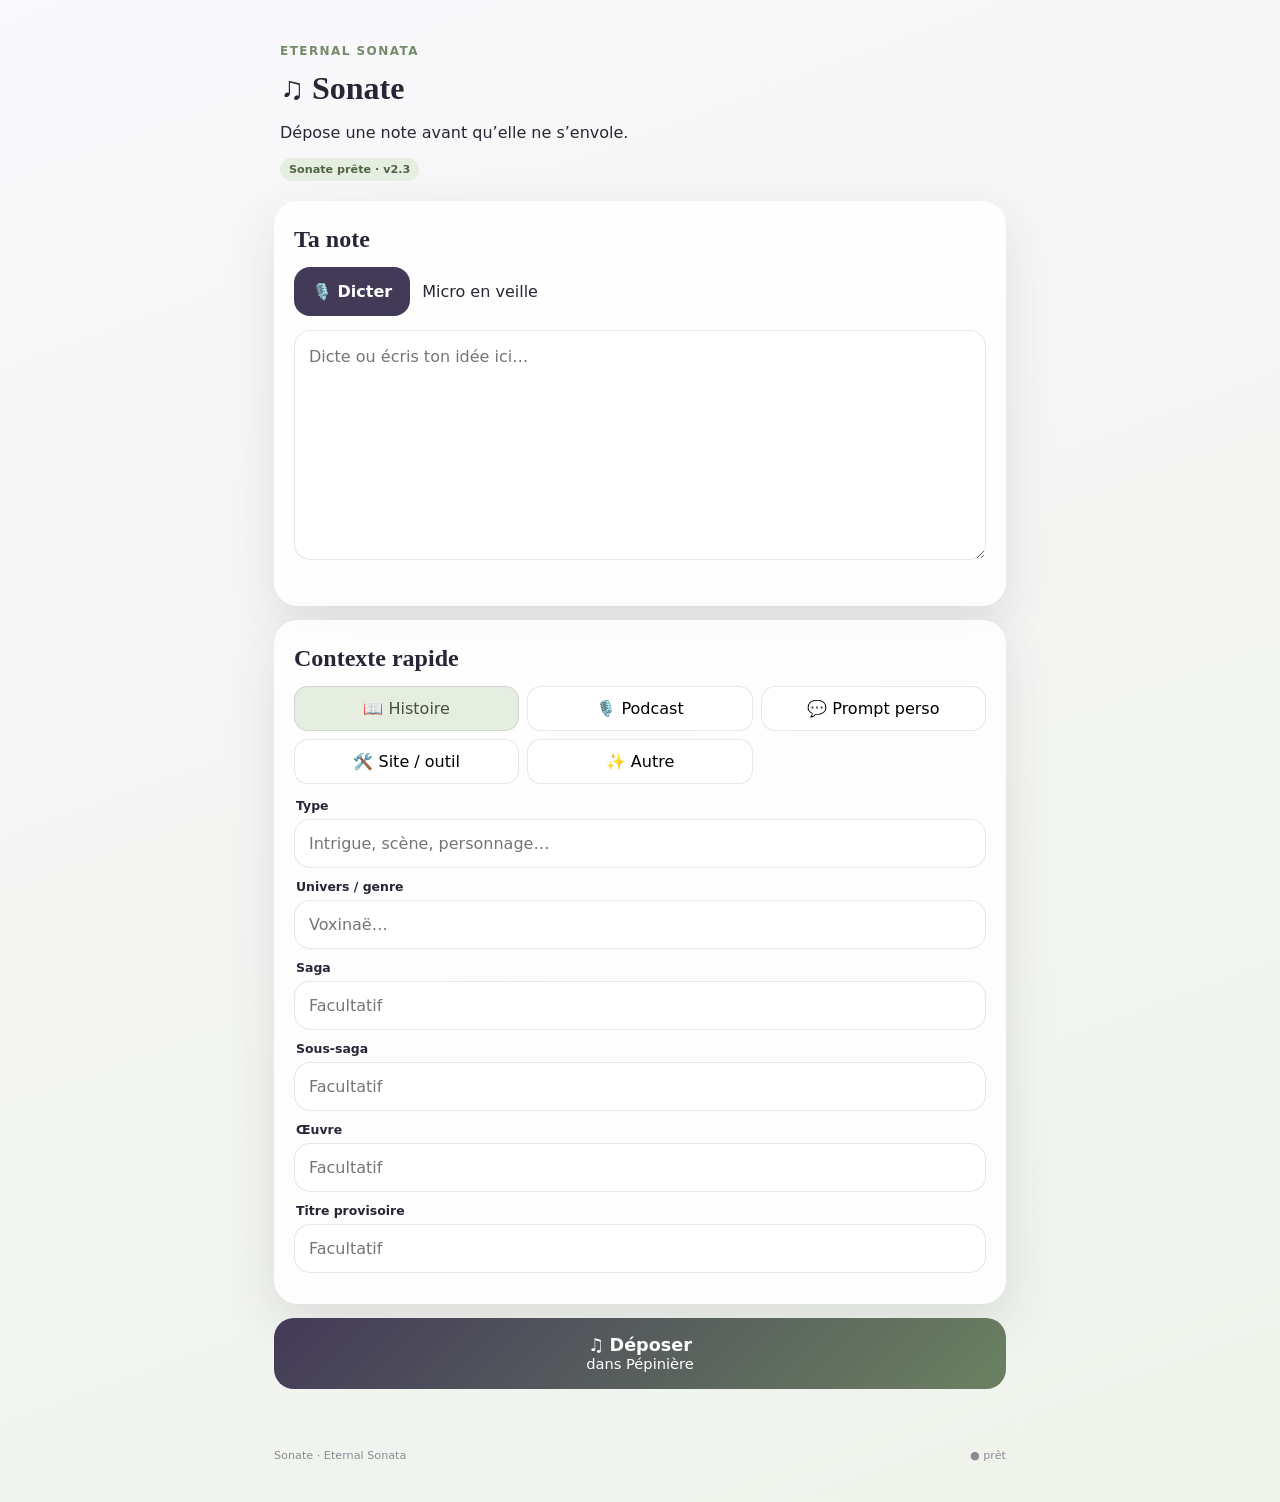
==== index.html @ b3d1873f "commit" ====
<!doctype html><html lang="fr"><head><meta charset="utf-8"><meta name="viewport" content="width=device-width,initial-scale=1,viewport-fit=cover"><meta name="theme-color" content="#433a58"><link rel="manifest" href="manifest.webmanifest"><link rel="stylesheet" href="styles.css"><title>Sonate</title></head><body>
<main class="shell"><header><p class="eyebrow">Eternal Sonata</p><h1>♫ Sonate</h1><p>Dépose une note avant qu’elle ne s’envole.</p><span id="runtime">Chargement…</span></header>
<section class="card"><h2>Ta note</h2><div class="microw"><button id="mic">🎙️ <span id="mictext">Dicter</span></button><span id="micstatus">Micro en veille</span></div><textarea id="note" placeholder="Dicte ou écris ton idée ici…"></textarea><div id="interim"></div></section>
<section class="card"><h2>Contexte rapide</h2><div class="cats"><button class="cat active" data-cat="Histoire">📖 Histoire</button><button class="cat" data-cat="Podcast">🎙️ Podcast</button><button class="cat" data-cat="Prompt personnage">💬 Prompt perso</button><button class="cat" data-cat="Site / outil">🛠️ Site / outil</button><button class="cat" data-cat="Autre">✨ Autre</button></div><div id="fields"></div></section>
<button id="deposit" class="deposit">♫ <b>Déposer</b><small>dans Pépinière</small></button><div id="pending" class="pending hidden"></div><button id="retry" class="retry hidden">Réessayer le dépôt</button><p id="status"></p><footer>Sonate · Eternal Sonata <span>● prêt</span></footer></main>
<script src="config.js?v=2.3"></script><script src="app.js?v=2.3"></script></body></html>
---- styles.css ----
:root{--n:#433a58;--s:#748b69;--i:#292536}*{box-sizing:border-box}body{margin:0;background:linear-gradient(160deg,#faf8fb,#eef3eb);color:var(--i);font-family:system-ui,sans-serif}.shell{max-width:760px;margin:auto;padding:22px 14px 40px}header{padding:10px 6px 20px}h1,h2{font-family:Georgia,serif;margin:.2em 0}.eyebrow{color:var(--s);font-weight:800;font-size:.75rem;text-transform:uppercase;letter-spacing:.12em}#runtime{display:inline-block;padding:5px 9px;border-radius:99px;background:#e6eee1;color:#4d6544;font-size:.7rem;font-weight:800}.card{background:#ffffffdc;border-radius:24px;padding:20px;margin-bottom:14px;box-shadow:0 18px 50px #362e441f}.microw{display:flex;gap:12px;align-items:center;margin:14px 0}button{font:inherit;cursor:pointer}#mic{border:0;border-radius:16px;background:var(--n);color:white;padding:15px 18px;font-weight:800}#mic.listening{background:#8a5963}textarea,input,select{width:100%;border:1px solid #433a5820;border-radius:16px;padding:14px;background:white;font:inherit}textarea{min-height:230px;line-height:1.5}#interim{min-height:22px;color:#9b8491;font-style:italic}.cats{display:grid;grid-template-columns:repeat(3,1fr);gap:8px;margin:14px 0}.cat{border:1px solid #433a5820;border-radius:14px;padding:12px 6px;background:white}.cat.active{background:#e6eee1;color:#43513f}.field{margin:11px 0}.field label{display:block;font-size:.78rem;font-weight:800;margin:0 0 6px 2px}.deposit{width:100%;border:0;border-radius:20px;padding:17px;color:white;background:linear-gradient(135deg,#433a58,#6b8161);font-size:1.1rem}.deposit small{display:block;font-weight:400}.pending{margin-top:12px;padding:14px;border-radius:16px;background:#fbf4ea}.retry{margin:10px auto;display:block;border:0;background:none;color:var(--s);font-weight:800}.hidden{display:none!important}#status{text-align:center;color:#746f80;font-size:.8rem;min-height:20px}footer{display:flex;justify-content:space-between;color:#8f8995;font-size:.7rem;margin-top:28px}@media(max-width:500px){.cats{grid-template-columns:repeat(2,1fr)}}
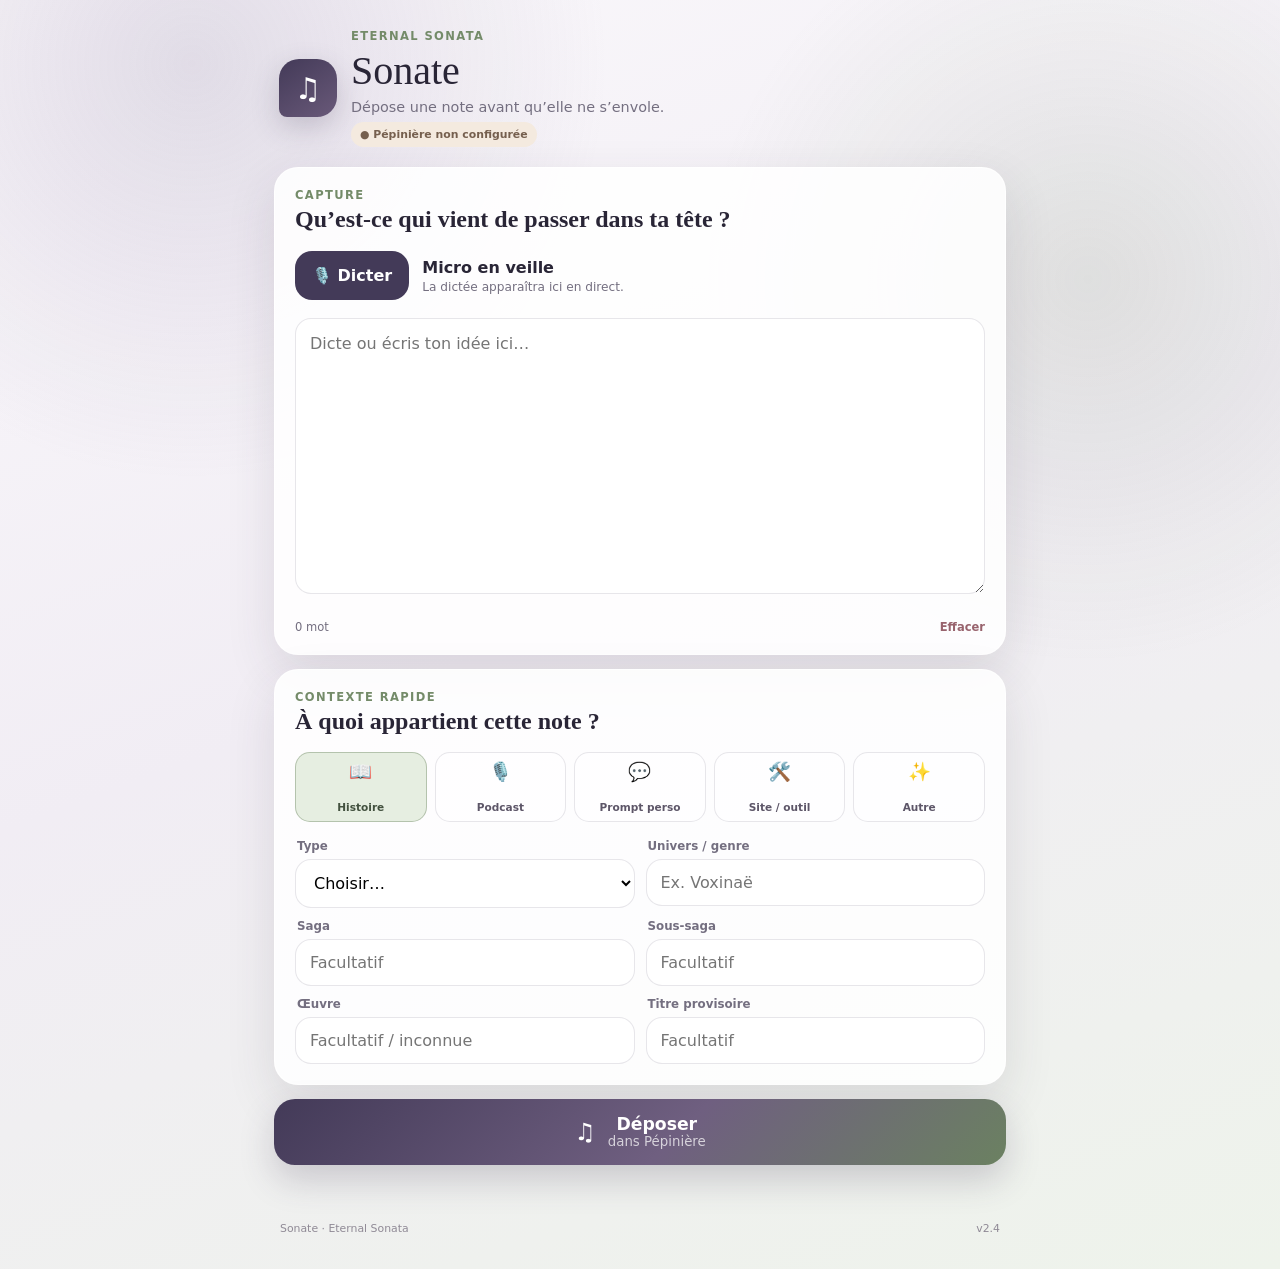
==== commit 1d769e8b: "new" ====
--- a/index.html
+++ b/index.html
@@ -1,6 +1,83 @@
-<!doctype html><html lang="fr"><head><meta charset="utf-8"><meta name="viewport" content="width=device-width,initial-scale=1,viewport-fit=cover"><meta name="theme-color" content="#433a58"><link rel="manifest" href="manifest.webmanifest"><link rel="stylesheet" href="styles.css"><title>Sonate</title></head><body>
-<main class="shell"><header><p class="eyebrow">Eternal Sonata</p><h1>♫ Sonate</h1><p>Dépose une note avant qu’elle ne s’envole.</p><span id="runtime">Chargement…</span></header>
-<section class="card"><h2>Ta note</h2><div class="microw"><button id="mic">🎙️ <span id="mictext">Dicter</span></button><span id="micstatus">Micro en veille</span></div><textarea id="note" placeholder="Dicte ou écris ton idée ici…"></textarea><div id="interim"></div></section>
-<section class="card"><h2>Contexte rapide</h2><div class="cats"><button class="cat active" data-cat="Histoire">📖 Histoire</button><button class="cat" data-cat="Podcast">🎙️ Podcast</button><button class="cat" data-cat="Prompt personnage">💬 Prompt perso</button><button class="cat" data-cat="Site / outil">🛠️ Site / outil</button><button class="cat" data-cat="Autre">✨ Autre</button></div><div id="fields"></div></section>
-<button id="deposit" class="deposit">♫ <b>Déposer</b><small>dans Pépinière</small></button><div id="pending" class="pending hidden"></div><button id="retry" class="retry hidden">Réessayer le dépôt</button><p id="status"></p><footer>Sonate · Eternal Sonata <span>● prêt</span></footer></main>
-<script src="config.js?v=2.3"></script><script src="app.js?v=2.3"></script></body></html>+<!doctype html>
+<html lang="fr">
+<head>
+  <meta charset="utf-8">
+  <meta name="viewport" content="width=device-width,initial-scale=1,viewport-fit=cover">
+  <meta name="theme-color" content="#433a58">
+  <link rel="manifest" href="manifest.webmanifest">
+  <link rel="stylesheet" href="styles.css">
+  <title>Sonate</title>
+</head>
+<body>
+<main class="shell">
+  <header class="brand">
+    <div class="mark">♫</div>
+    <div>
+      <p class="eyebrow">Eternal Sonata</p>
+      <h1>Sonate</h1>
+      <p class="tagline">Dépose une note avant qu’elle ne s’envole.</p>
+      <button id="connectionBadge" class="connection-badge unconfigured" type="button">● Pépinière non configurée</button>
+    </div>
+  </header>
+
+  <section class="card">
+    <div class="section-title">
+      <div><p class="eyebrow">Capture</p><h2>Qu’est-ce qui vient de passer dans ta tête ?</h2></div>
+      <span id="draftBadge" class="mini-badge hidden">Brouillon restauré</span>
+    </div>
+
+    <div class="mic-row">
+      <button id="micBtn" class="mic-btn" type="button">🎙️ <span id="micLabel">Dicter</span></button>
+      <div><strong id="micStatus">Micro en veille</strong><small id="micHelp">La dictée apparaîtra ici en direct.</small></div>
+    </div>
+
+    <textarea id="note" rows="10" placeholder="Dicte ou écris ton idée ici…"></textarea>
+    <div id="interim" class="interim"></div>
+    <div class="under-note"><span id="stats">0 mot</span><button id="clearBtn" class="link danger" type="button">Effacer</button></div>
+  </section>
+
+  <section class="card">
+    <p class="eyebrow">Contexte rapide</p>
+    <h2>À quoi appartient cette note ?</h2>
+
+    <div class="categories">
+      <button class="category active" data-cat="Histoire" type="button">📖<span>Histoire</span></button>
+      <button class="category" data-cat="Podcast" type="button">🎙️<span>Podcast</span></button>
+      <button class="category" data-cat="Prompt personnage" type="button">💬<span>Prompt perso</span></button>
+      <button class="category" data-cat="Site / outil" type="button">🛠️<span>Site / outil</span></button>
+      <button class="category" data-cat="Autre" type="button">✨<span>Autre</span></button>
+    </div>
+    <div id="fields" class="fields"></div>
+  </section>
+
+  <button id="depositBtn" class="deposit" type="button"><span>♫</span><span><b>Déposer</b><small>dans Pépinière</small></span></button>
+
+  <div id="pendingBox" class="pending hidden">
+    <b>Une note attend encore sa confirmation.</b>
+    <span id="pendingInfo"></span>
+    <button id="retryBtn" class="link" type="button">Réessayer le dépôt</button>
+  </div>
+
+  <p id="status" class="status"></p>
+
+  <footer><span>Sonate · Eternal Sonata</span><span id="runtime">v2.4</span></footer>
+</main>
+
+<dialog id="settingsDialog">
+  <form method="dialog" class="dialog-card" id="settingsForm">
+    <p class="eyebrow">Connexion</p>
+    <h2>Relier Sonate à Pépinière</h2>
+    <p class="dialog-copy">Colle ici l’URL <b>/exec</b> de ton application Web Apps Script. Sonate la conservera sur ce téléphone, même après une mise à jour du site.</p>
+    <label for="endpointInput">URL Apps Script</label>
+    <input id="endpointInput" type="url" placeholder="https://script.google.com/macros/s/.../exec">
+    <div class="dialog-actions">
+      <button value="cancel" class="secondary" type="button" id="closeSettings">Annuler</button>
+      <button class="primary" type="button" id="saveEndpoint">Enregistrer & tester</button>
+    </div>
+    <p id="settingsStatus" class="status"></p>
+  </form>
+</dialog>
+
+<script src="config.js?v=2.4"></script>
+<script src="app.js?v=2.4"></script>
+</body></html>
--- a/styles.css
+++ b/styles.css
@@ -1 +1,14 @@
-:root{--n:#433a58;--s:#748b69;--i:#292536}*{box-sizing:border-box}body{margin:0;background:linear-gradient(160deg,#faf8fb,#eef3eb);color:var(--i);font-family:system-ui,sans-serif}.shell{max-width:760px;margin:auto;padding:22px 14px 40px}header{padding:10px 6px 20px}h1,h2{font-family:Georgia,serif;margin:.2em 0}.eyebrow{color:var(--s);font-weight:800;font-size:.75rem;text-transform:uppercase;letter-spacing:.12em}#runtime{display:inline-block;padding:5px 9px;border-radius:99px;background:#e6eee1;color:#4d6544;font-size:.7rem;font-weight:800}.card{background:#ffffffdc;border-radius:24px;padding:20px;margin-bottom:14px;box-shadow:0 18px 50px #362e441f}.microw{display:flex;gap:12px;align-items:center;margin:14px 0}button{font:inherit;cursor:pointer}#mic{border:0;border-radius:16px;background:var(--n);color:white;padding:15px 18px;font-weight:800}#mic.listening{background:#8a5963}textarea,input,select{width:100%;border:1px solid #433a5820;border-radius:16px;padding:14px;background:white;font:inherit}textarea{min-height:230px;line-height:1.5}#interim{min-height:22px;color:#9b8491;font-style:italic}.cats{display:grid;grid-template-columns:repeat(3,1fr);gap:8px;margin:14px 0}.cat{border:1px solid #433a5820;border-radius:14px;padding:12px 6px;background:white}.cat.active{background:#e6eee1;color:#43513f}.field{margin:11px 0}.field label{display:block;font-size:.78rem;font-weight:800;margin:0 0 6px 2px}.deposit{width:100%;border:0;border-radius:20px;padding:17px;color:white;background:linear-gradient(135deg,#433a58,#6b8161);font-size:1.1rem}.deposit small{display:block;font-weight:400}.pending{margin-top:12px;padding:14px;border-radius:16px;background:#fbf4ea}.retry{margin:10px auto;display:block;border:0;background:none;color:var(--s);font-weight:800}.hidden{display:none!important}#status{text-align:center;color:#746f80;font-size:.8rem;min-height:20px}footer{display:flex;justify-content:space-between;color:#8f8995;font-size:.7rem;margin-top:28px}@media(max-width:500px){.cats{grid-template-columns:repeat(2,1fr)}}+:root{--ink:#292536;--muted:#746f80;--night:#433a58;--sage:#748b69;--sageSoft:#e6eee1;--paper:#ffffffdf;--line:#433a5820}
+*{box-sizing:border-box}html{background:#f3f0f5}body{margin:0;min-height:100vh;color:var(--ink);font-family:Inter,system-ui,sans-serif;background:radial-gradient(circle at 15% 5%,#8d7ea238,transparent 26rem),radial-gradient(circle at 85% 22%,#748b6929,transparent 24rem),linear-gradient(160deg,#faf8fb,#f1edf4 48%,#eef3eb)}
+button,input,select,textarea{font:inherit}.shell{width:min(760px,100%);margin:auto;padding:max(22px,env(safe-area-inset-top)) 14px max(34px,env(safe-area-inset-bottom))}
+.brand{display:flex;gap:14px;align-items:center;padding:7px 5px 20px}.mark{width:58px;height:58px;display:grid;place-items:center;border-radius:20px 20px 20px 8px;background:linear-gradient(145deg,var(--night),#695979);color:#fff;font-size:30px;box-shadow:0 10px 28px #433a5838}
+.eyebrow{margin:0 0 4px;color:var(--sage);font-size:.72rem;font-weight:800;letter-spacing:.12em;text-transform:uppercase}h1,h2{font-family:Georgia,serif;margin:0}h1{font-size:2.5rem;font-weight:500}.tagline{margin:5px 0 7px;color:var(--muted);font-size:.9rem}
+.connection-badge{border:0;border-radius:999px;padding:6px 9px;font-size:.68rem;font-weight:800;cursor:pointer}.connection-badge.connected{background:var(--sageSoft);color:#4d6544}.connection-badge.unconfigured{background:#f4eadf;color:#755f4e}.connection-badge.error{background:#f6e3e7;color:#874e59}
+.card{background:var(--paper);border:1px solid #ffffffcc;border-radius:24px;padding:20px;margin-bottom:14px;box-shadow:0 18px 50px #362e441f}.section-title{display:flex;justify-content:space-between;gap:10px}.mini-badge{padding:6px 8px;border-radius:999px;background:var(--sageSoft);color:#4d6544;font-size:.68rem;font-weight:800}.hidden{display:none!important}
+.mic-row{display:flex;align-items:center;gap:13px;margin:18px 0}.mic-row>div{display:grid;gap:3px}.mic-row small{color:var(--muted);font-size:.76rem}.mic-btn{border:0;border-radius:17px;padding:15px 17px;background:var(--night);color:#fff;font-weight:800}.mic-btn.listening{background:#8a5963}
+textarea,input,select{width:100%;border:1px solid var(--line);border-radius:16px;background:#fff;padding:13px 14px;outline:none}textarea{min-height:230px;line-height:1.55;resize:vertical}.interim{min-height:22px;padding:5px 3px;color:#9b8491;font-style:italic;font-size:.84rem}.under-note{display:flex;justify-content:space-between;color:var(--muted);font-size:.72rem}
+.link{border:0;background:none;color:var(--sage);font-weight:800;cursor:pointer;padding:0}.danger{color:#98636d}.categories{display:grid;grid-template-columns:repeat(5,1fr);gap:8px;margin:17px 0}.category{min-height:70px;border:1px solid var(--line);border-radius:15px;background:#ffffffa6;color:#5d5668;display:grid;place-items:center;gap:4px;font-size:1.15rem}.category span{font-size:.66rem;font-weight:800}.category.active{background:var(--sageSoft);color:#43513f;border-color:#748b6970}
+.fields{display:grid;grid-template-columns:1fr 1fr;gap:11px}.field.full{grid-column:1/-1}.field label{display:block;margin:0 0 6px 2px;color:var(--muted);font-size:.74rem;font-weight:800}.deposit{width:100%;min-height:66px;border:0;border-radius:21px;background:linear-gradient(135deg,var(--night),#6f5f80 55%,#6b8161);color:#fff;display:flex;align-items:center;justify-content:center;gap:12px;box-shadow:0 15px 34px #433a5838}.deposit>span:first-child{font-size:1.5rem}.deposit b{display:block;font-size:1.08rem}.deposit small{display:block;opacity:.72}.deposit:disabled{opacity:.55}
+.pending{margin-top:12px;padding:14px 16px;border-radius:17px;background:#fbf4ea;color:#745f4d;font-size:.8rem;line-height:1.45}.pending b,.pending span{display:block}.pending .link{margin-top:7px}.status{text-align:center;min-height:20px;color:var(--muted);font-size:.76rem}footer{display:flex;justify-content:space-between;color:#8f8995;font-size:.68rem;margin-top:25px;padding:0 6px}
+dialog{width:min(500px,calc(100% - 26px));border:0;border-radius:26px;padding:0;background:#fffdfb;box-shadow:0 28px 90px #251f2f55}dialog::backdrop{background:#2b253777;backdrop-filter:blur(4px)}.dialog-card{padding:24px}.dialog-copy{color:var(--muted);line-height:1.5;font-size:.88rem}.dialog-card label{display:block;margin:15px 0 6px;font-size:.76rem;font-weight:800}.dialog-actions{display:flex;justify-content:flex-end;gap:8px;margin-top:14px}.primary,.secondary{border:0;border-radius:13px;padding:11px 14px;font-weight:800}.primary{background:var(--night);color:white}.secondary{background:#eee9f5;color:#5d5668}
+@media(max-width:600px){.card{padding:17px}.categories{grid-template-columns:repeat(3,1fr)}.fields{grid-template-columns:1fr}.field.full{grid-column:auto}}
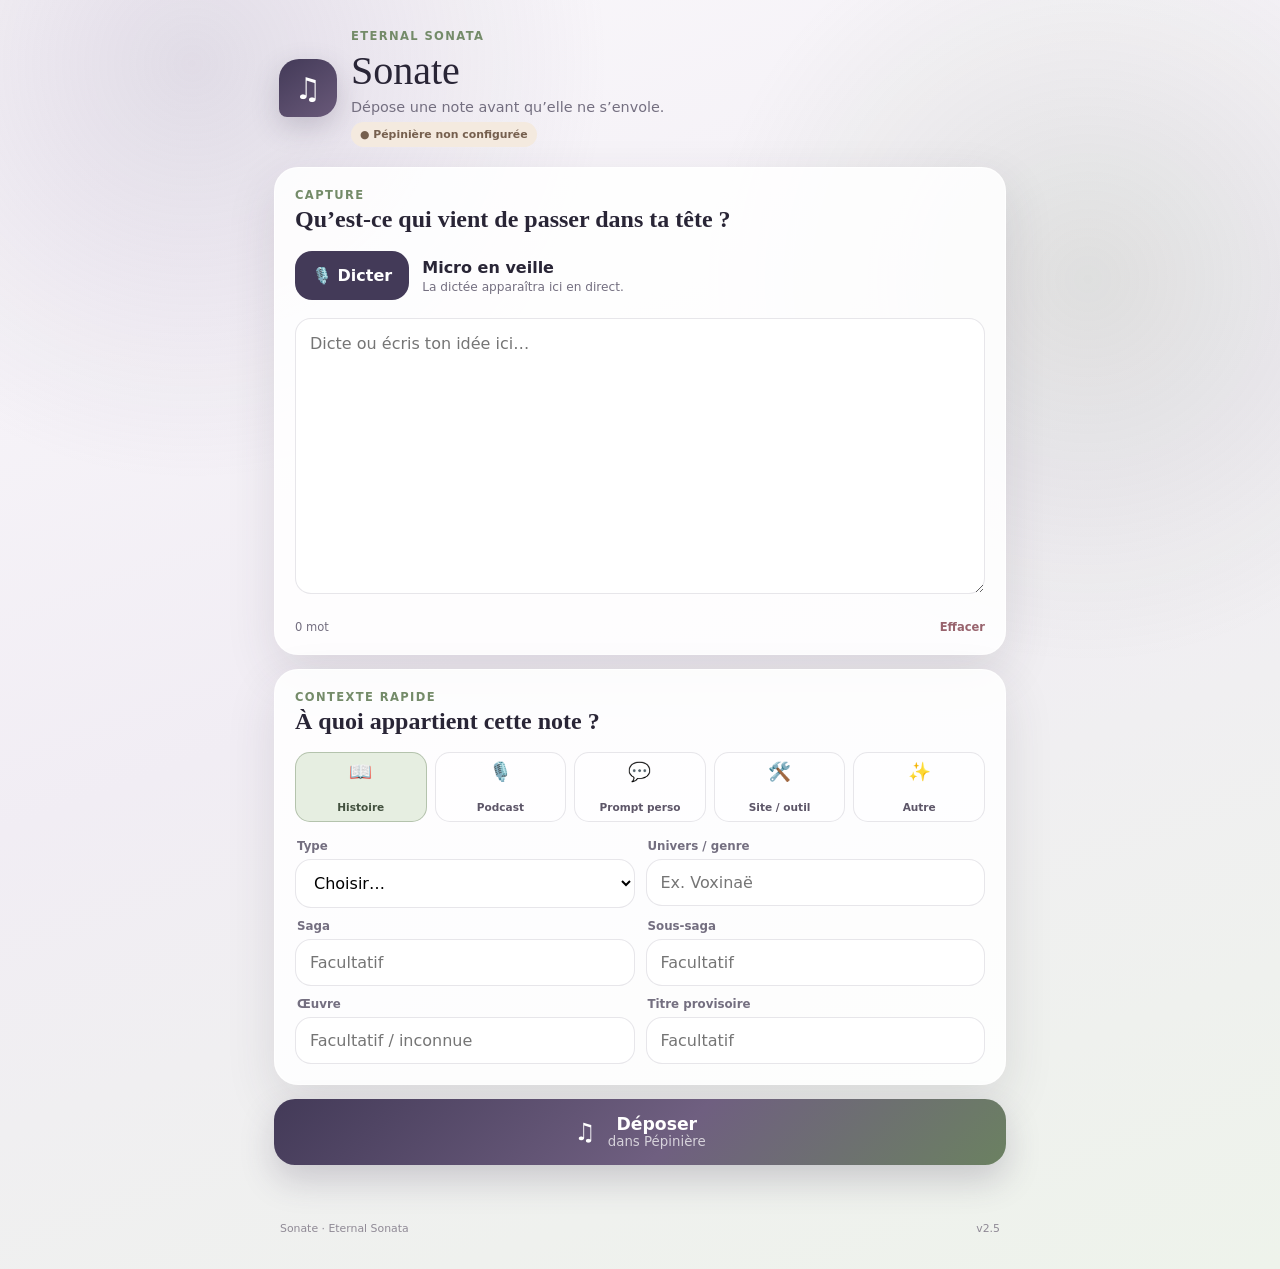
==== commit fa16a90a: "new" ====
--- a/index.html
+++ b/index.html
@@ -60,7 +60,7 @@
 
   <p id="status" class="status"></p>
 
-  <footer><span>Sonate · Eternal Sonata</span><span id="runtime">v2.4</span></footer>
+  <footer><span>Sonate · Eternal Sonata</span><span id="runtime">v2.5</span></footer>
 </main>
 
 <dialog id="settingsDialog">
@@ -72,12 +72,12 @@
     <input id="endpointInput" type="url" placeholder="https://script.google.com/macros/s/.../exec">
     <div class="dialog-actions">
       <button value="cancel" class="secondary" type="button" id="closeSettings">Annuler</button>
-      <button class="primary" type="button" id="saveEndpoint">Enregistrer & tester</button>
+      <button class="primary" type="button" id="saveEndpoint">Enregistrer</button>
     </div>
     <p id="settingsStatus" class="status"></p>
   </form>
 </dialog>
 
-<script src="config.js?v=2.4"></script>
-<script src="app.js?v=2.4"></script>
+<script src="config.js?v=2.5"></script>
+<script src="app.js?v=2.5"></script>
 </body></html>
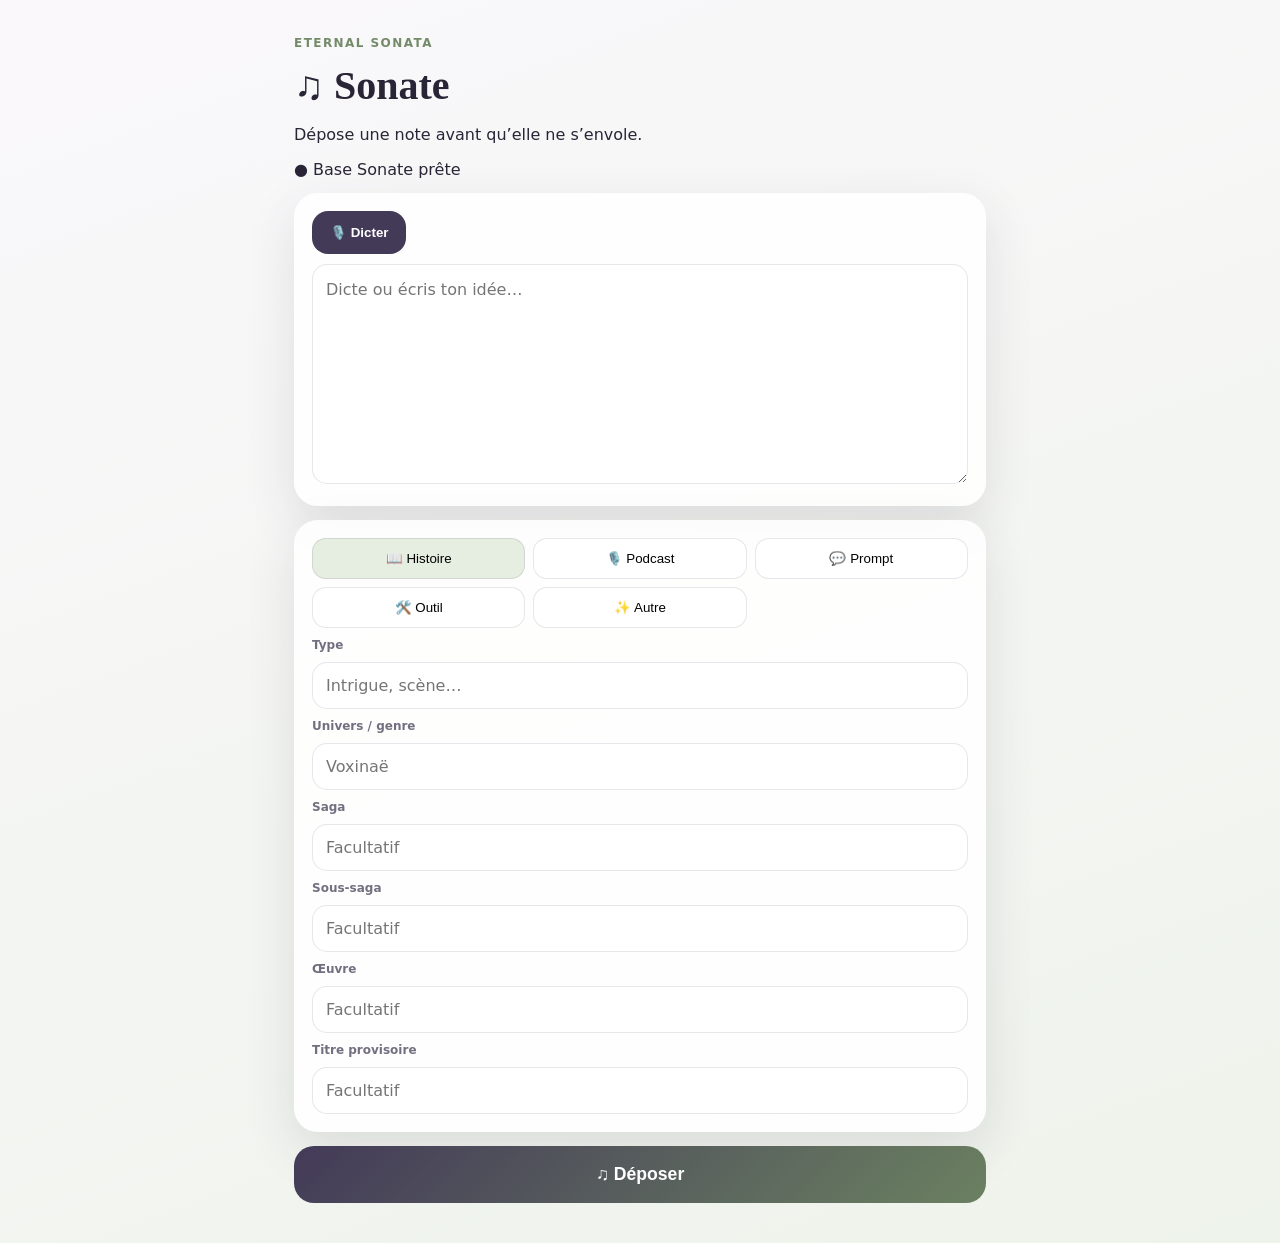
==== commit a1dc41e8: "Rename Index.html to index.html" ====
--- a/index.html
+++ b/index.html
@@ -1,83 +1,41 @@
 <!doctype html>
 <html lang="fr">
 <head>
-  <meta charset="utf-8">
-  <meta name="viewport" content="width=device-width,initial-scale=1,viewport-fit=cover">
-  <meta name="theme-color" content="#433a58">
-  <link rel="manifest" href="manifest.webmanifest">
-  <link rel="stylesheet" href="styles.css">
-  <title>Sonate</title>
+<meta charset="utf-8">
+<meta name="viewport" content="width=device-width,initial-scale=1">
+<title>Sonate</title>
+<link rel="stylesheet" href="sonate.css">
 </head>
 <body>
 <main class="shell">
-  <header class="brand">
-    <div class="mark">♫</div>
-    <div>
-      <p class="eyebrow">Eternal Sonata</p>
-      <h1>Sonate</h1>
-      <p class="tagline">Dépose une note avant qu’elle ne s’envole.</p>
-      <button id="connectionBadge" class="connection-badge unconfigured" type="button">● Pépinière non configurée</button>
-    </div>
+  <header>
+    <p class="eyebrow">Eternal Sonata</p>
+    <h1>♫ Sonate</h1>
+    <p>Dépose une note avant qu’elle ne s’envole.</p>
+    <span id="dbStatus">● Base non configurée</span>
   </header>
 
   <section class="card">
-    <div class="section-title">
-      <div><p class="eyebrow">Capture</p><h2>Qu’est-ce qui vient de passer dans ta tête ?</h2></div>
-      <span id="draftBadge" class="mini-badge hidden">Brouillon restauré</span>
-    </div>
-
-    <div class="mic-row">
-      <button id="micBtn" class="mic-btn" type="button">🎙️ <span id="micLabel">Dicter</span></button>
-      <div><strong id="micStatus">Micro en veille</strong><small id="micHelp">La dictée apparaîtra ici en direct.</small></div>
-    </div>
-
-    <textarea id="note" rows="10" placeholder="Dicte ou écris ton idée ici…"></textarea>
-    <div id="interim" class="interim"></div>
-    <div class="under-note"><span id="stats">0 mot</span><button id="clearBtn" class="link danger" type="button">Effacer</button></div>
+    <button id="mic">🎙️ <span>Dicter</span></button>
+    <textarea id="note" placeholder="Dicte ou écris ton idée…"></textarea>
+    <div id="interim"></div>
   </section>
 
   <section class="card">
-    <p class="eyebrow">Contexte rapide</p>
-    <h2>À quoi appartient cette note ?</h2>
-
-    <div class="categories">
-      <button class="category active" data-cat="Histoire" type="button">📖<span>Histoire</span></button>
-      <button class="category" data-cat="Podcast" type="button">🎙️<span>Podcast</span></button>
-      <button class="category" data-cat="Prompt personnage" type="button">💬<span>Prompt perso</span></button>
-      <button class="category" data-cat="Site / outil" type="button">🛠️<span>Site / outil</span></button>
-      <button class="category" data-cat="Autre" type="button">✨<span>Autre</span></button>
+    <div class="cats">
+      <button data-cat="Histoire" class="active">📖 Histoire</button>
+      <button data-cat="Podcast">🎙️ Podcast</button>
+      <button data-cat="Prompt personnage">💬 Prompt</button>
+      <button data-cat="Site / outil">🛠️ Outil</button>
+      <button data-cat="Autre">✨ Autre</button>
     </div>
-    <div id="fields" class="fields"></div>
+    <div id="fields"></div>
   </section>
 
-  <button id="depositBtn" class="deposit" type="button"><span>♫</span><span><b>Déposer</b><small>dans Pépinière</small></span></button>
-
-  <div id="pendingBox" class="pending hidden">
-    <b>Une note attend encore sa confirmation.</b>
-    <span id="pendingInfo"></span>
-    <button id="retryBtn" class="link" type="button">Réessayer le dépôt</button>
-  </div>
-
-  <p id="status" class="status"></p>
-
-  <footer><span>Sonate · Eternal Sonata</span><span id="runtime">v2.5</span></footer>
+  <button id="deposit" class="deposit">♫ Déposer</button>
+  <p id="status"></p>
 </main>
-
-<dialog id="settingsDialog">
-  <form method="dialog" class="dialog-card" id="settingsForm">
-    <p class="eyebrow">Connexion</p>
-    <h2>Relier Sonate à Pépinière</h2>
-    <p class="dialog-copy">Colle ici l’URL <b>/exec</b> de ton application Web Apps Script. Sonate la conservera sur ce téléphone, même après une mise à jour du site.</p>
-    <label for="endpointInput">URL Apps Script</label>
-    <input id="endpointInput" type="url" placeholder="https://script.google.com/macros/s/.../exec">
-    <div class="dialog-actions">
-      <button value="cancel" class="secondary" type="button" id="closeSettings">Annuler</button>
-      <button class="primary" type="button" id="saveEndpoint">Enregistrer</button>
-    </div>
-    <p id="settingsStatus" class="status"></p>
-  </form>
-</dialog>
-
-<script src="config.js?v=2.5"></script>
-<script src="app.js?v=2.5"></script>
-</body></html>+<script src="config.js"></script>
+<script src="sonate.js"></script>
+</body>
+</html>
--- a/sonate.css
+++ b/sonate.css
@@ -0,0 +1,11 @@
+
+:root{--n:#433a58;--s:#748b69;--m:#746f80}*{box-sizing:border-box}
+body{margin:0;background:linear-gradient(160deg,#faf8fb,#eef3eb);font-family:system-ui,sans-serif;color:#292536}
+.shell{max-width:720px;margin:auto;padding:24px 14px}.eyebrow{color:var(--s);font-size:.75rem;font-weight:800;text-transform:uppercase;letter-spacing:.12em}
+h1{font-family:Georgia,serif;font-size:2.5rem;margin:.2em 0}.card{background:#ffffffdf;border-radius:24px;padding:18px;margin:14px 0;box-shadow:0 18px 50px #362e441f}
+#mic{border:0;border-radius:16px;background:var(--n);color:#fff;padding:14px 18px;font-weight:800}
+textarea,input,select{width:100%;border:1px solid #433a5820;border-radius:15px;padding:13px;margin-top:10px;font:inherit}
+textarea{min-height:220px;line-height:1.5}.cats{display:grid;grid-template-columns:repeat(3,1fr);gap:8px}.cats button{border:1px solid #433a5820;border-radius:14px;background:white;padding:12px}.cats .active{background:#e6eee1}
+.field{margin-top:10px}.field label{display:block;font-size:.75rem;font-weight:800;color:var(--m)}
+.deposit{width:100%;border:0;border-radius:20px;padding:18px;background:linear-gradient(135deg,var(--n),#6b8161);color:#fff;font-weight:800;font-size:1.1rem}
+#status{text-align:center;color:var(--m)}
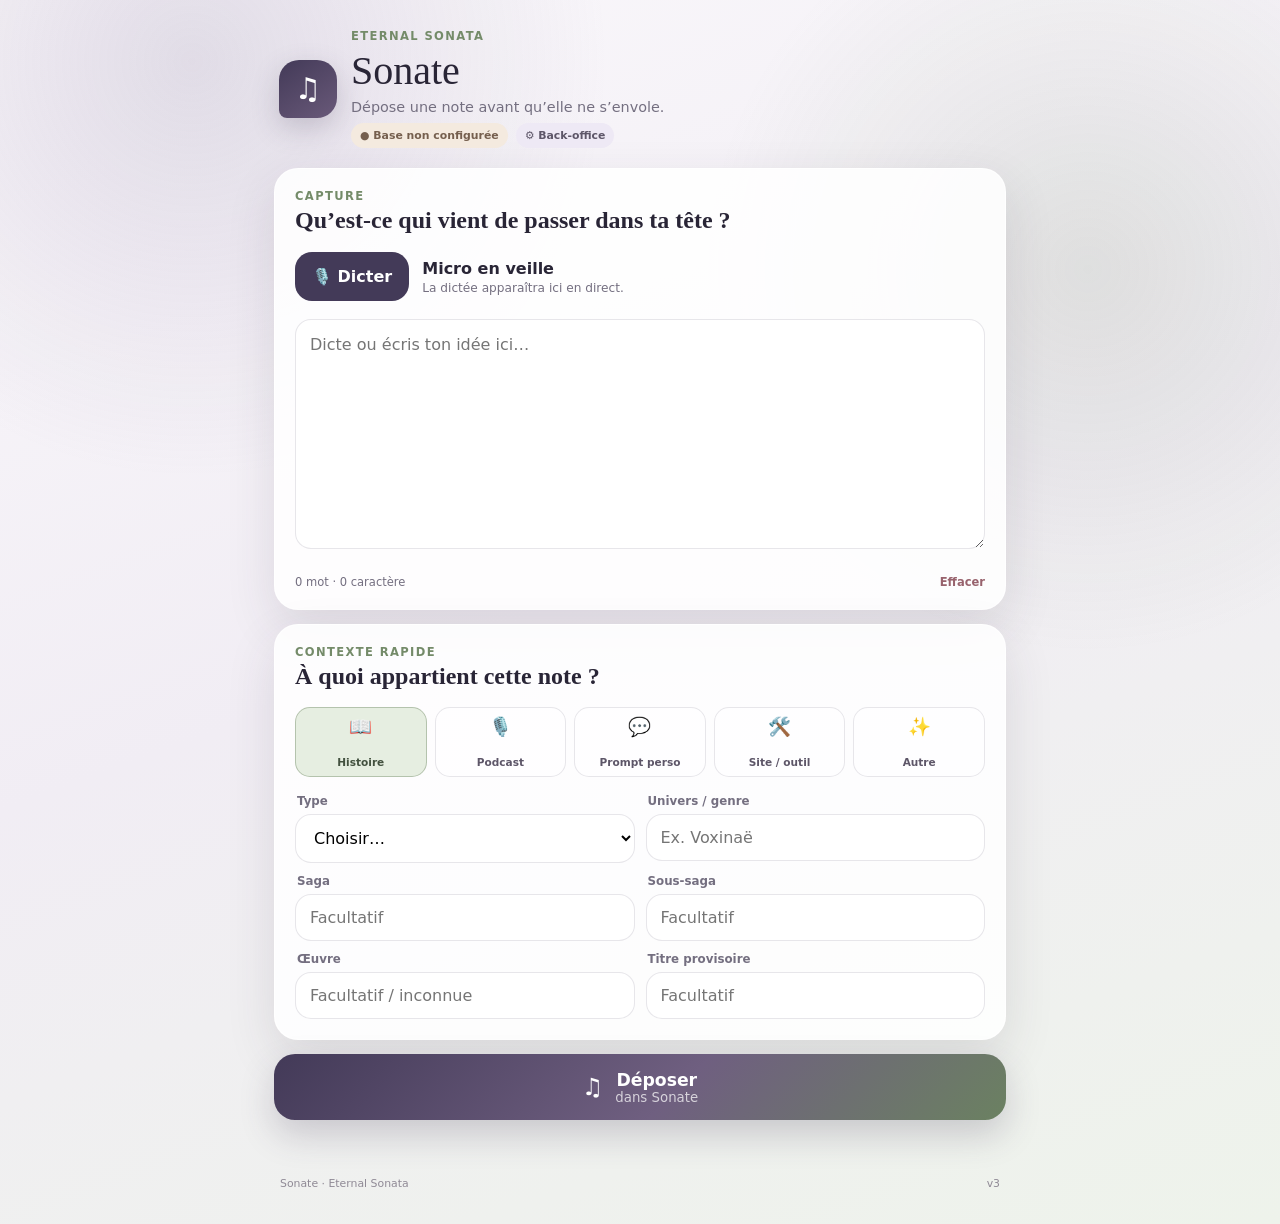
==== commit 1c728100: "new" ====
--- a/index.html
+++ b/index.html
@@ -2,40 +2,82 @@
 <html lang="fr">
 <head>
 <meta charset="utf-8">
-<meta name="viewport" content="width=device-width,initial-scale=1">
+<meta name="viewport" content="width=device-width,initial-scale=1,viewport-fit=cover">
+<meta name="theme-color" content="#433a58">
+<link rel="manifest" href="manifest.webmanifest">
+<link rel="stylesheet" href="styles.css">
 <title>Sonate</title>
-<link rel="stylesheet" href="sonate.css">
 </head>
 <body>
 <main class="shell">
-  <header>
-    <p class="eyebrow">Eternal Sonata</p>
-    <h1>♫ Sonate</h1>
-    <p>Dépose une note avant qu’elle ne s’envole.</p>
-    <span id="dbStatus">● Base non configurée</span>
+  <header class="brand">
+    <div class="mark">♫</div>
+    <div class="brand-copy">
+      <p class="eyebrow">Eternal Sonata</p>
+      <h1>Sonate</h1>
+      <p class="tagline">Dépose une note avant qu’elle ne s’envole.</p>
+      <div class="header-actions">
+        <span id="dbBadge" class="badge warn">● Base non configurée</span>
+        <a class="admin-link" href="backoffice.html">⚙️ Back-office</a>
+      </div>
+    </div>
   </header>
 
   <section class="card">
-    <button id="mic">🎙️ <span>Dicter</span></button>
-    <textarea id="note" placeholder="Dicte ou écris ton idée…"></textarea>
-    <div id="interim"></div>
+    <div class="section-heading">
+      <div>
+        <p class="eyebrow">Capture</p>
+        <h2>Qu’est-ce qui vient de passer dans ta tête ?</h2>
+      </div>
+      <span id="draftBadge" class="mini-badge hidden">Brouillon restauré</span>
+    </div>
+
+    <div class="mic-row">
+      <button id="micBtn" class="mic-btn" type="button">🎙️ <span id="micLabel">Dicter</span></button>
+      <div class="mic-info">
+        <strong id="micStatus">Micro en veille</strong>
+        <small id="micHelp">La dictée apparaîtra ici en direct.</small>
+      </div>
+    </div>
+
+    <textarea id="note" placeholder="Dicte ou écris ton idée ici…"></textarea>
+    <div id="interim" class="interim"></div>
+
+    <div class="note-tools">
+      <span id="stats">0 mot · 0 caractère</span>
+      <button id="clearBtn" class="link danger" type="button">Effacer</button>
+    </div>
   </section>
 
   <section class="card">
-    <div class="cats">
-      <button data-cat="Histoire" class="active">📖 Histoire</button>
-      <button data-cat="Podcast">🎙️ Podcast</button>
-      <button data-cat="Prompt personnage">💬 Prompt</button>
-      <button data-cat="Site / outil">🛠️ Outil</button>
-      <button data-cat="Autre">✨ Autre</button>
+    <p class="eyebrow">Contexte rapide</p>
+    <h2>À quoi appartient cette note ?</h2>
+
+    <div class="categories">
+      <button class="category active" data-cat="Histoire" type="button">📖<span>Histoire</span></button>
+      <button class="category" data-cat="Podcast" type="button">🎙️<span>Podcast</span></button>
+      <button class="category" data-cat="Prompt personnage" type="button">💬<span>Prompt perso</span></button>
+      <button class="category" data-cat="Site / outil" type="button">🛠️<span>Site / outil</span></button>
+      <button class="category" data-cat="Autre" type="button">✨<span>Autre</span></button>
     </div>
-    <div id="fields"></div>
+
+    <div id="fields" class="fields"></div>
   </section>
 
-  <button id="deposit" class="deposit">♫ Déposer</button>
-  <p id="status"></p>
+  <button id="depositBtn" class="deposit" type="button">
+    <span>♫</span>
+    <span><b>Déposer</b><small>dans Sonate</small></span>
+  </button>
+
+  <p id="status" class="status"></p>
+
+  <footer>
+    <span>Sonate · Eternal Sonata</span>
+    <span>v3</span>
+  </footer>
 </main>
+
 <script src="config.js"></script>
-<script src="sonate.js"></script>
+<script src="app.js"></script>
 </body>
-</html>
+</html>
--- a/styles.css
+++ b/styles.css
@@ -0,0 +1,60 @@
+:root{
+  --ink:#292536;--muted:#746f80;--night:#433a58;--sage:#748b69;
+  --sageSoft:#e6eee1;--paper:#ffffffdf;--line:#433a5820;--danger:#98636d
+}
+*{box-sizing:border-box}
+html{background:#f3f0f5}
+body{
+  margin:0;min-height:100vh;color:var(--ink);font-family:Inter,system-ui,sans-serif;
+  background:
+    radial-gradient(circle at 15% 5%,#8d7ea238,transparent 26rem),
+    radial-gradient(circle at 85% 22%,#748b6929,transparent 24rem),
+    linear-gradient(160deg,#faf8fb,#f1edf4 48%,#eef3eb)
+}
+button,input,select,textarea{font:inherit}
+button{cursor:pointer}
+.shell{width:min(760px,100%);margin:auto;padding:max(22px,env(safe-area-inset-top)) 14px max(34px,env(safe-area-inset-bottom))}
+.brand{display:flex;gap:14px;align-items:center;padding:7px 5px 20px}
+.mark{width:58px;height:58px;display:grid;place-items:center;border-radius:20px 20px 20px 8px;background:linear-gradient(145deg,var(--night),#695979);color:#fff;font-size:30px;box-shadow:0 10px 28px #433a5838}
+.brand-copy{min-width:0}
+.eyebrow{margin:0 0 4px;color:var(--sage);font-size:.72rem;font-weight:800;letter-spacing:.12em;text-transform:uppercase}
+h1,h2{font-family:Georgia,serif;margin:0}
+h1{font-size:2.5rem;font-weight:500}
+.tagline{margin:5px 0 8px;color:var(--muted);font-size:.9rem}
+.header-actions{display:flex;gap:8px;flex-wrap:wrap;align-items:center}
+.badge,.admin-link{display:inline-flex;align-items:center;border-radius:999px;padding:6px 9px;font-size:.68rem;font-weight:800;text-decoration:none}
+.badge.ok{background:var(--sageSoft);color:#4d6544}
+.badge.warn{background:#f4eadf;color:#755f4e}
+.admin-link{background:#eee9f5;color:#5d5668}
+.card{background:var(--paper);border:1px solid #ffffffcc;border-radius:24px;padding:20px;margin-bottom:14px;box-shadow:0 18px 50px #362e441f}
+.section-heading{display:flex;justify-content:space-between;gap:10px}
+.mini-badge{padding:6px 8px;border-radius:999px;background:var(--sageSoft);color:#4d6544;font-size:.68rem;font-weight:800}
+.hidden{display:none!important}
+.mic-row{display:flex;align-items:center;gap:13px;margin:18px 0}
+.mic-btn{border:0;border-radius:17px;padding:15px 17px;background:var(--night);color:#fff;font-weight:800}
+.mic-btn.listening{background:#8a5963}
+.mic-info{display:grid;gap:3px}
+.mic-info small{color:var(--muted);font-size:.76rem}
+textarea,input,select{width:100%;border:1px solid var(--line);border-radius:16px;background:#fff;padding:13px 14px;outline:none}
+textarea{min-height:230px;line-height:1.55;resize:vertical}
+.interim{min-height:22px;padding:5px 3px;color:#9b8491;font-style:italic;font-size:.84rem}
+.note-tools{display:flex;justify-content:space-between;color:var(--muted);font-size:.72rem}
+.link{border:0;background:none;color:var(--sage);font-weight:800;padding:0}
+.danger{color:var(--danger)}
+.categories{display:grid;grid-template-columns:repeat(5,1fr);gap:8px;margin:17px 0}
+.category{min-height:70px;border:1px solid var(--line);border-radius:15px;background:#ffffffa6;color:#5d5668;display:grid;place-items:center;gap:4px;font-size:1.15rem}
+.category span{font-size:.66rem;font-weight:800}
+.category.active{background:var(--sageSoft);color:#43513f;border-color:#748b6970}
+.fields{display:grid;grid-template-columns:1fr 1fr;gap:11px}
+.field.full{grid-column:1/-1}
+.field label{display:block;margin:0 0 6px 2px;color:var(--muted);font-size:.74rem;font-weight:800}
+.deposit{width:100%;min-height:66px;border:0;border-radius:21px;background:linear-gradient(135deg,var(--night),#6f5f80 55%,#6b8161);color:#fff;display:flex;align-items:center;justify-content:center;gap:12px;box-shadow:0 15px 34px #433a5838}
+.deposit>span:first-child{font-size:1.5rem}
+.deposit b{display:block;font-size:1.08rem}
+.deposit small{display:block;opacity:.72}
+.deposit:disabled{opacity:.55}
+.status{text-align:center;min-height:20px;color:var(--muted);font-size:.76rem}
+footer{display:flex;justify-content:space-between;color:#8f8995;font-size:.68rem;margin-top:25px;padding:0 6px}
+@media(max-width:600px){
+  .card{padding:17px}.categories{grid-template-columns:repeat(3,1fr)}.fields{grid-template-columns:1fr}.field.full{grid-column:auto}
+}
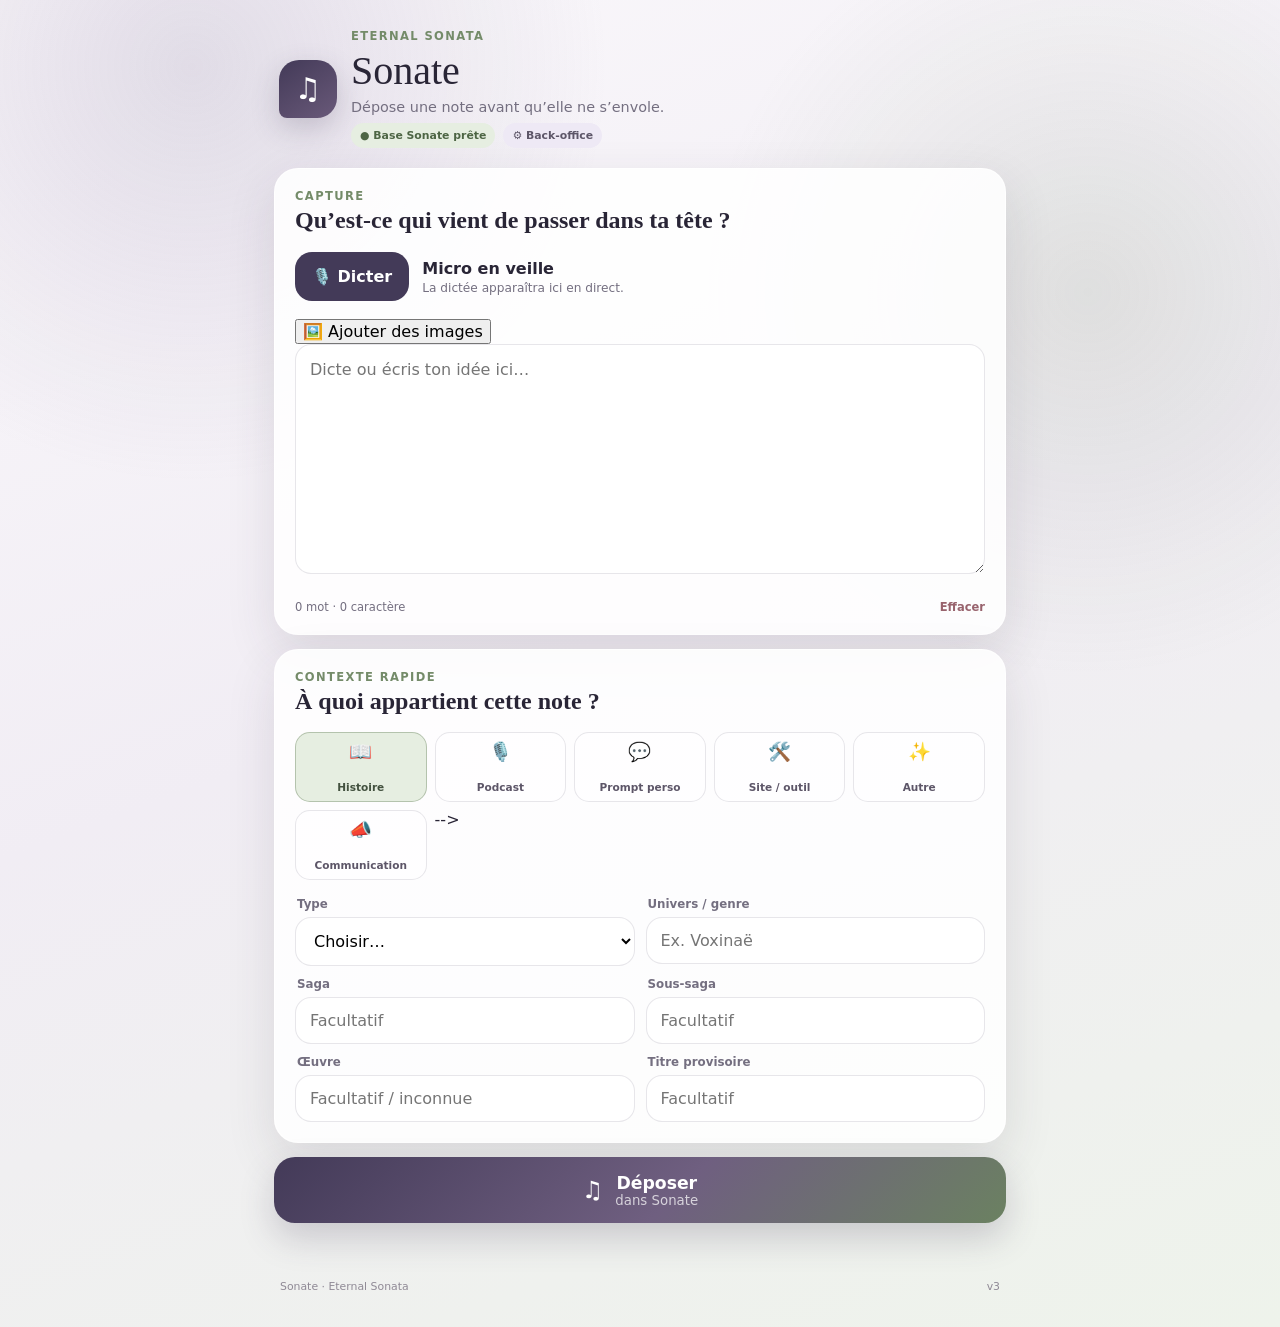
==== commit f4a0e25c: "Update index.html" ====
--- a/index.html
+++ b/index.html
@@ -39,7 +39,18 @@
         <small id="micHelp">La dictée apparaîtra ici en direct.</small>
       </div>
     </div>
+<div class="capture-actions-media">
+  <button id="imageBtn" class="capture-btn" type="button">🖼️ Ajouter des images</button>
+  <input id="imageInput" type="file" accept="image/*" multiple hidden>
+</div>
 
+<div id="mediaPanel" class="sonate-media-panel" hidden>
+  <div class="sonate-media-head">
+    <strong id="mediaCount">0 image</strong>
+    <span id="mediaSavings"></span>
+  </div>
+  <div id="mediaGrid" class="sonate-media-grid"></div>
+</div>
     <textarea id="note" placeholder="Dicte ou écris ton idée ici…"></textarea>
     <div id="interim" class="interim"></div>
 
@@ -59,6 +70,8 @@
       <button class="category" data-cat="Prompt personnage" type="button">💬<span>Prompt perso</span></button>
       <button class="category" data-cat="Site / outil" type="button">🛠️<span>Site / outil</span></button>
       <button class="category" data-cat="Autre" type="button">✨<span>Autre</span></button>
+      <button class="category" data-cat="Communication" type="button">📣<span>Communication</span></button>
+-->
     </div>
 
     <div id="fields" class="fields"></div>
@@ -79,5 +92,6 @@
 
 <script src="config.js"></script>
 <script src="app.js"></script>
+  <script src="media.js"></script>
 </body>
-</html>+</html>
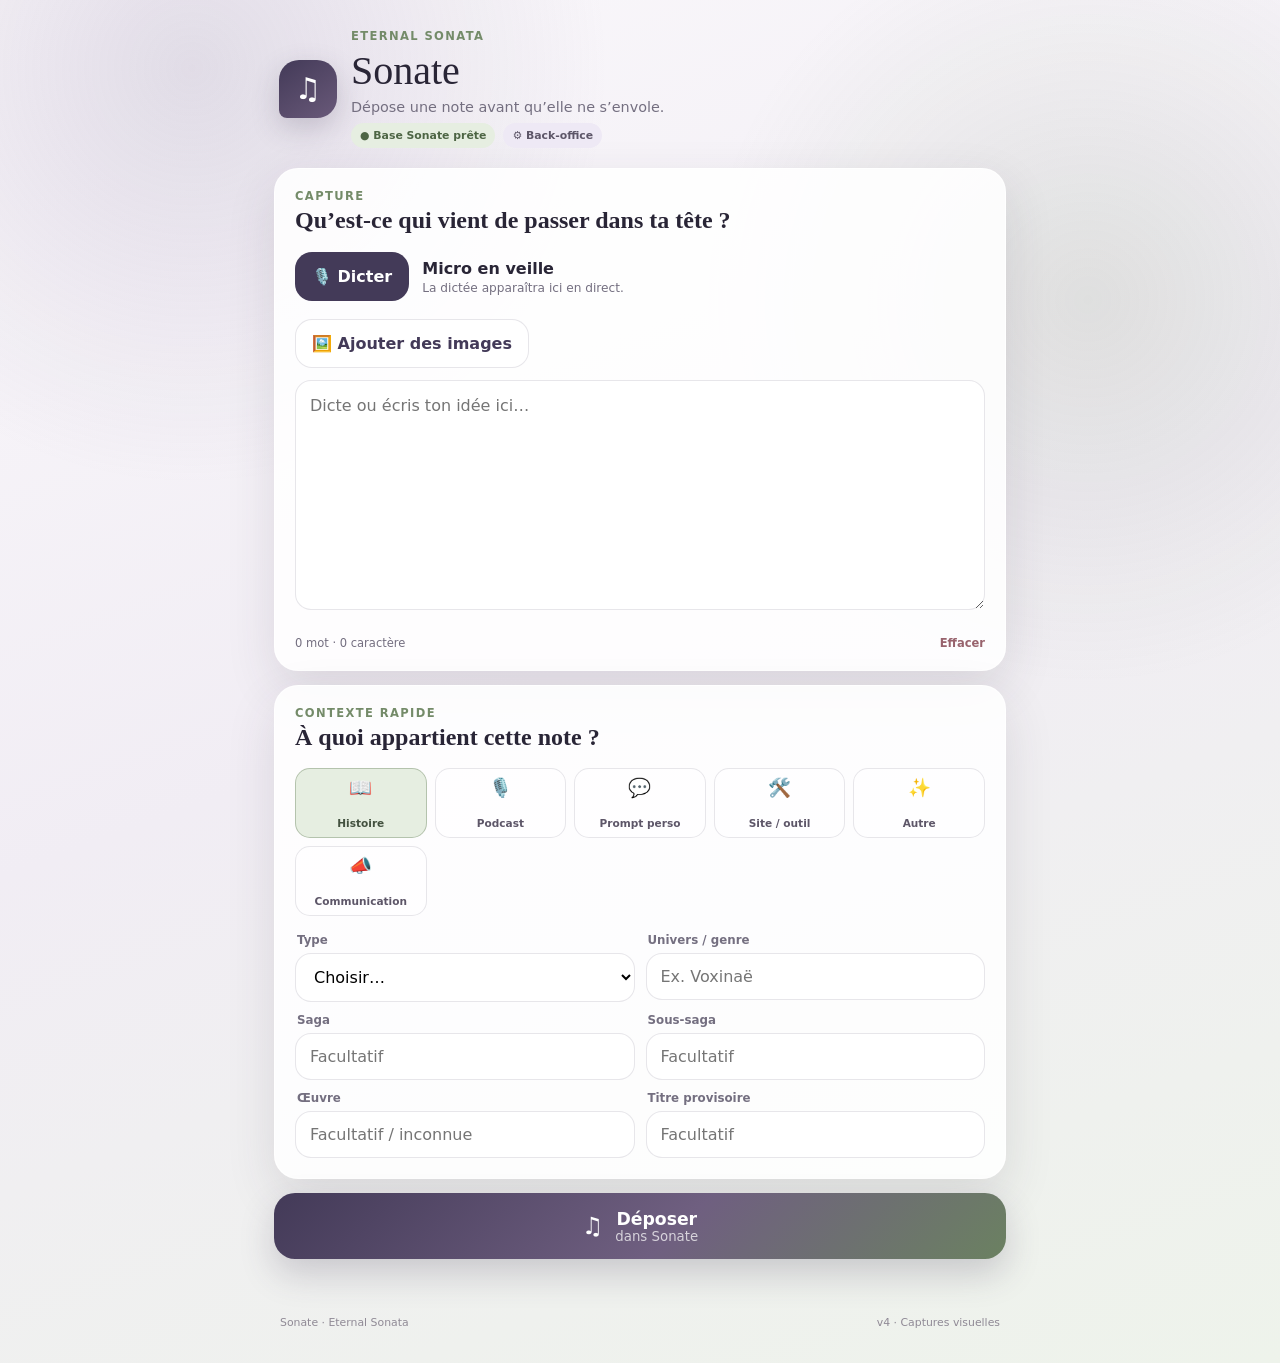
==== commit bd8ef108: "next" ====
--- a/index.html
+++ b/index.html
@@ -6,6 +6,7 @@
 <meta name="theme-color" content="#433a58">
 <link rel="manifest" href="manifest.webmanifest">
 <link rel="stylesheet" href="styles.css">
+<link rel="stylesheet" href="media.css">
 <title>Sonate</title>
 </head>
 <body>
@@ -71,7 +72,6 @@
       <button class="category" data-cat="Site / outil" type="button">🛠️<span>Site / outil</span></button>
       <button class="category" data-cat="Autre" type="button">✨<span>Autre</span></button>
       <button class="category" data-cat="Communication" type="button">📣<span>Communication</span></button>
--->
     </div>
 
     <div id="fields" class="fields"></div>
@@ -86,7 +86,7 @@
 
   <footer>
     <span>Sonate · Eternal Sonata</span>
-    <span>v3</span>
+    <span>v4 · Captures visuelles</span>
   </footer>
 </main>
 
--- a/media.css
+++ b/media.css
@@ -0,0 +1,2 @@
+.capture-actions-media{margin:8px 0 12px}.capture-btn{border:1px solid #433a5820;border-radius:17px;padding:14px 16px;background:#fff;color:#433a58;font-weight:800}
+.sonate-media-panel{margin:13px 0;padding:14px;border-radius:18px;background:#f6f3f8}.sonate-media-head{display:flex;justify-content:space-between;gap:10px;color:#746f80;font-size:.75rem}.sonate-media-grid{display:grid;grid-template-columns:repeat(3,1fr);gap:9px;margin-top:10px}.sonate-media-item{position:relative;overflow:hidden;border-radius:14px;background:#e9e5ec;aspect-ratio:1}.sonate-media-item img{width:100%;height:100%;object-fit:cover}.sonate-media-item button{position:absolute;top:6px;right:6px;width:29px;height:29px;border:0;border-radius:50%;background:#2c2637dd;color:#fff}.sonate-media-item small{position:absolute;left:6px;bottom:6px;padding:4px 6px;border-radius:8px;background:#2c2637c9;color:#fff;font-size:.58rem}@media(max-width:600px){.sonate-media-grid{grid-template-columns:repeat(2,1fr)}}
